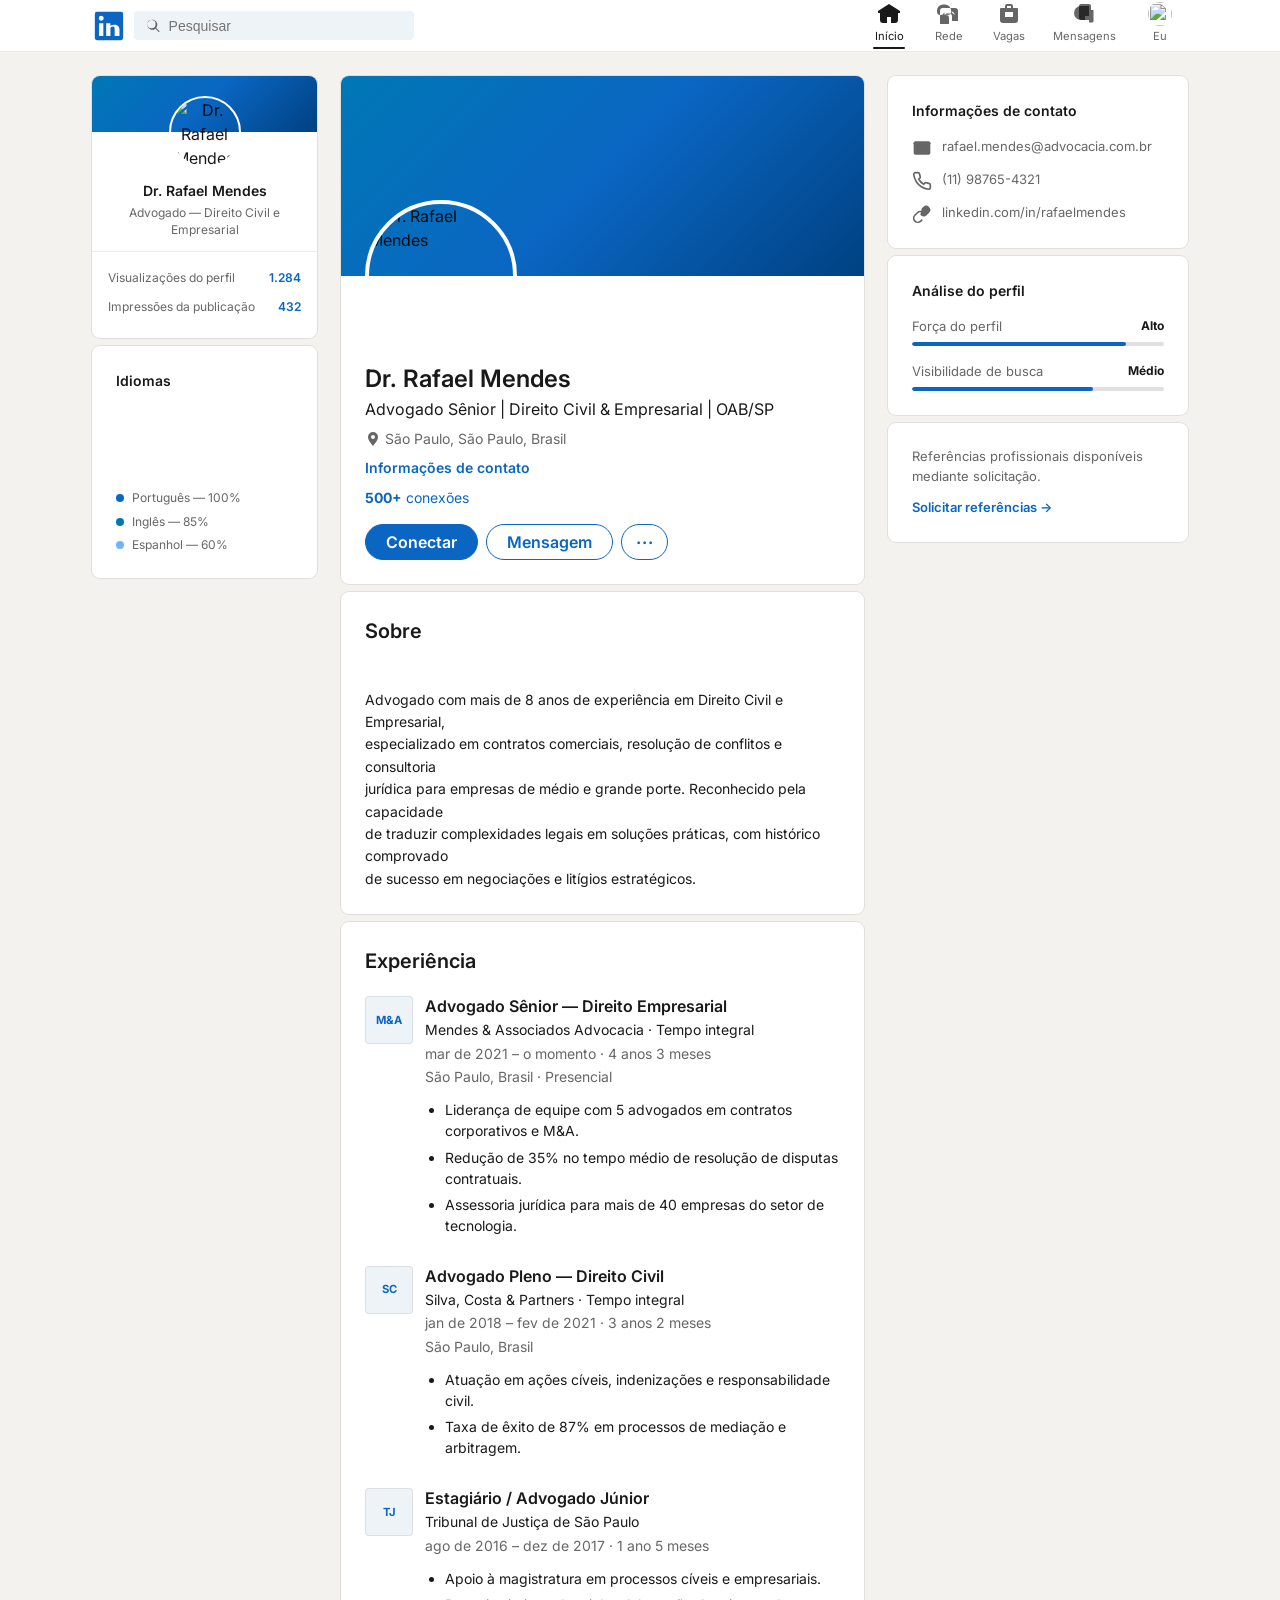
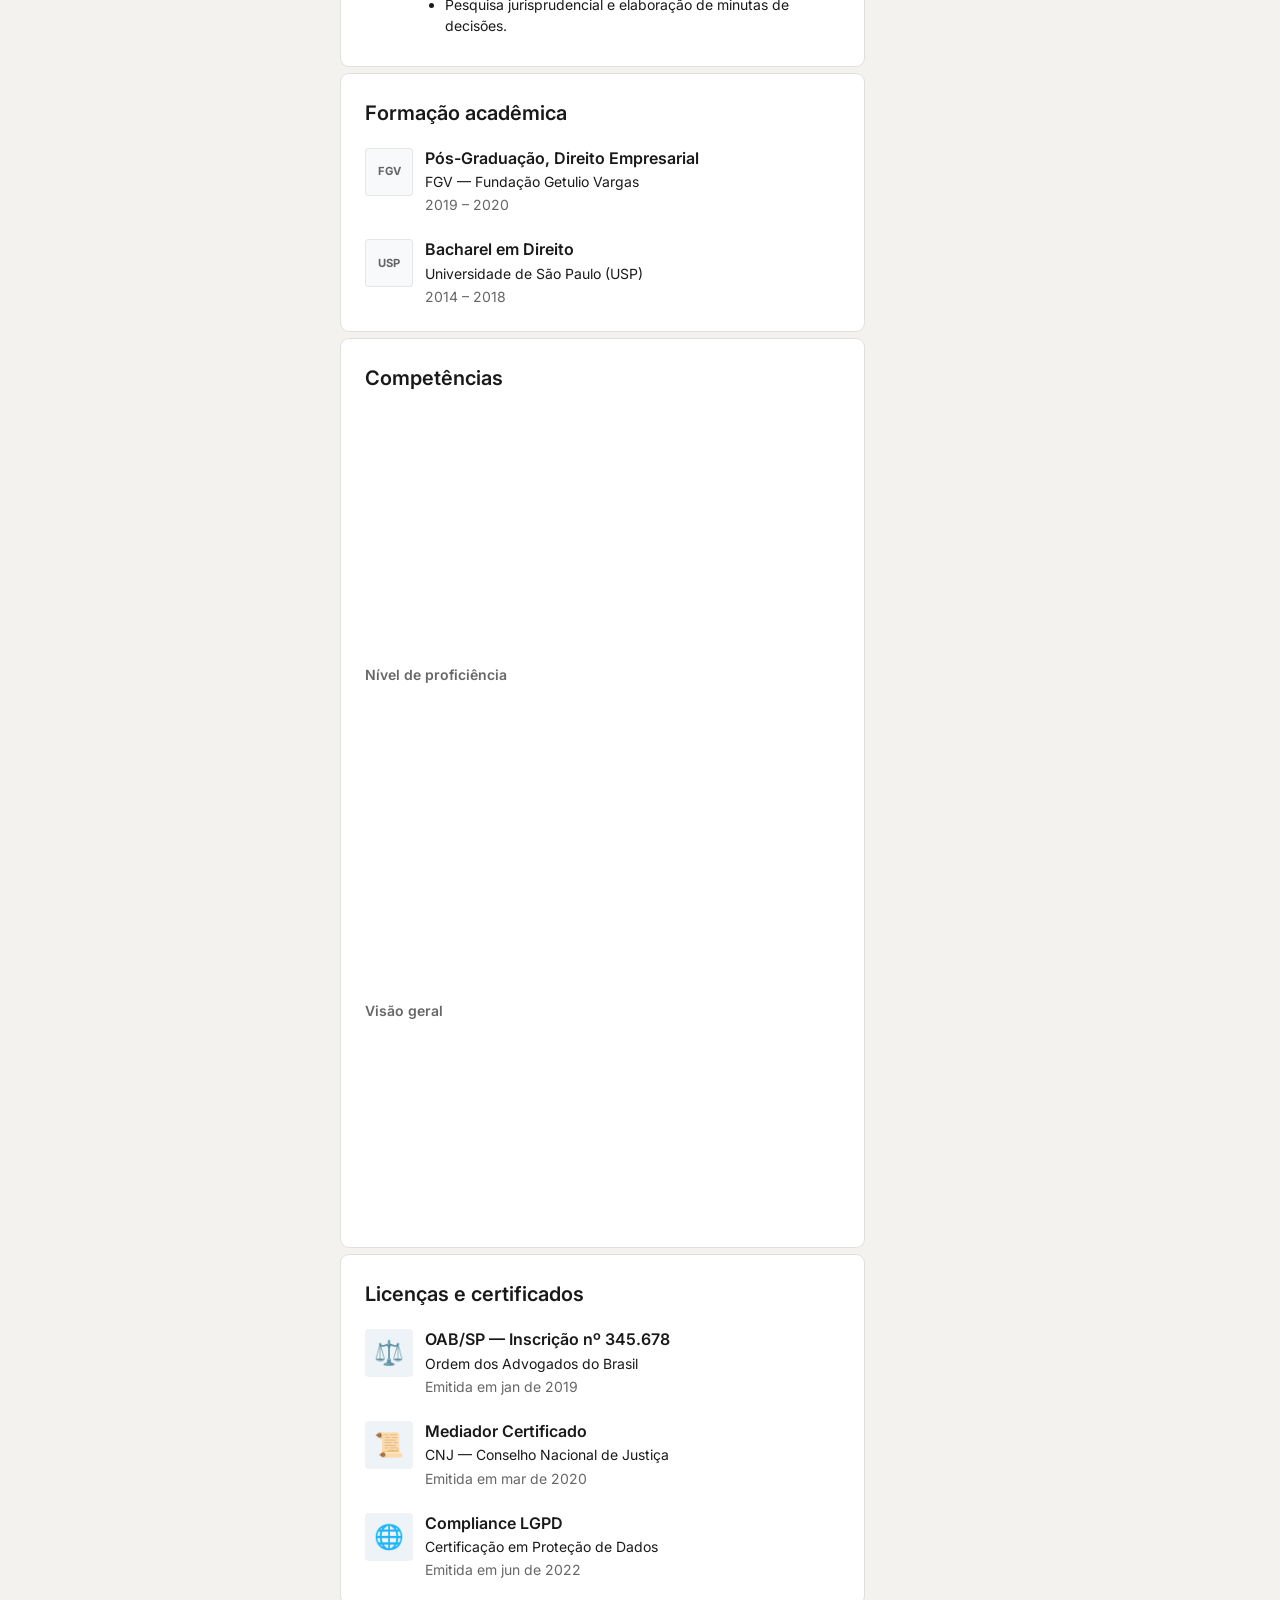
==== index.html @ fd63ad99 "first commit" ====
<!DOCTYPE html>
<html lang="pt-BR">
<head>
  <meta charset="UTF-8">
  <meta name="viewport" content="width=device-width, initial-scale=1.0">
  <title>Dr. Rafael Mendes | LinkedIn</title>
  <link rel="preconnect" href="https://fonts.googleapis.com">
  <link rel="preconnect" href="https://fonts.gstatic.com" crossorigin>
  <link href="https://fonts.googleapis.com/css2?family=Inter:wght@400;500;600;700&display=swap" rel="stylesheet">
  <link rel="stylesheet" href="styles.css">
</head>
<body>

  <!-- Navbar estilo LinkedIn -->
  <nav class="top-nav">
    <div class="nav-inner">
      <a href="#" class="nav-logo" aria-label="Início">
        <svg viewBox="0 0 24 24" width="34" height="34" fill="#0a66c2">
          <path d="M20.5 2h-17A1.5 1.5 0 002 3.5v17A1.5 1.5 0 003.5 22h17a1.5 1.5 0 001.5-1.5v-17A1.5 1.5 0 0020.5 2zM8 19H5v-9h3zM6.5 8.25A1.75 1.75 0 118.3 6.5a1.78 1.78 0 01-1.8 1.75zM19 19h-3v-4.74c0-1.42-.6-1.93-1.38-1.93A1.74 1.74 0 0013 14.19a.66.66 0 000 .14V19h-3v-9h3v1.76c.79-.45 1.84-.72 2.94-.72 1.88 0 3.45 1.1 3.45 3.56V19z"/>
        </svg>
      </a>
      <div class="nav-search">
        <svg viewBox="0 0 16 16" width="16" height="16" fill="#666"><path d="M14.56 13.44l-3.37-3.37a5.5 5.5 0 10-.88.88l3.37 3.37a.63.63 0 10.88-.88zM6 10.5A4.5 4.5 0 116 1.5a4.5 4.5 0 010 9z"/></svg>
        <input type="text" placeholder="Pesquisar" disabled>
      </div>
      <ul class="nav-links">
        <li class="active">
          <svg viewBox="0 0 24 24" width="24" height="24" fill="currentColor"><path d="M23 9v2h-2v7a3 3 0 01-3 3h-4v-6h-4v6H6a3 3 0 01-3-3v-7H1V9l11-7 11 7z"/></svg>
          <span>Início</span>
        </li>
        <li>
          <svg viewBox="0 0 24 24" width="24" height="24" fill="currentColor"><path d="M12 16v6H3v-6a3 3 0 013-3h3a3 3 0 013 3zm5.5-3A3.5 3.5 0 0014 9.5v-1a6 6 0 00-6-6H6a6 6 0 00-6 6v1a3.5 3.5 0 003.5 3.5 3.5 3.5 0 003.5-3.5 3.5 3.5 0 003.5 3.5 3.5 3.5 0 003.5-3.5zM21 9v10h-6v-4.5a3 3 0 00-3-3h-2a3 3 0 00-3 3V19H3V9a3 3 0 013-3h12a3 3 0 013 3z"/></svg>
          <span>Rede</span>
        </li>
        <li>
          <svg viewBox="0 0 24 24" width="24" height="24" fill="currentColor"><path d="M20 6h-4V4a2 2 0 00-2-2h-4a2 2 0 00-2 2v2H4a1 1 0 00-1 1v11a3 3 0 003 3h12a3 3 0 003-3V7a1 1 0 00-1-1zM10 4h4v2h-4V4zm6 11H8v-5h8v5z"/></svg>
          <span>Vagas</span>
        </li>
        <li>
          <svg viewBox="0 0 24 24" width="24" height="24" fill="currentColor"><path d="M16 4H8a7 7 0 000 14h4v-4h4V4z"/><path d="M20.5 8v11a1.5 1.5 0 01-1.5 1.5H16V8h4.5zM8 2h8a2 2 0 012 2v12a2 2 0 01-2 2H8a2 2 0 01-2-2V4a2 2 0 012-2z"/></svg>
          <span>Mensagens</span>
        </li>
        <li class="nav-me">
          <img src="https://api.dicebear.com/7.x/avataaars/svg?seed=RafaelMendes&backgroundColor=b6e3ff" alt="">
          <span>Eu</span>
        </li>
      </ul>
    </div>
  </nav>

  <!-- Layout principal -->
  <div class="layout">

    <!-- Coluna esquerda -->
    <aside class="col-left">
      <div class="card mini-profile">
        <div class="mini-banner"></div>
        <img class="mini-avatar" src="https://api.dicebear.com/7.x/avataaars/svg?seed=RafaelMendes&backgroundColor=b6e3ff" alt="Dr. Rafael Mendes">
        <h3>Dr. Rafael Mendes</h3>
        <p class="mini-headline">Advogado — Direito Civil e Empresarial</p>
        <hr>
        <div class="mini-stat">
          <span>Visualizações do perfil</span>
          <strong>1.284</strong>
        </div>
        <div class="mini-stat">
          <span>Impressões da publicação</span>
          <strong>432</strong>
        </div>
      </div>

      <div class="card">
        <h4 class="card-sm-title">Idiomas</h4>
        <canvas id="languagesChart" aria-label="Gráfico de idiomas"></canvas>
        <div class="donut-legend" id="languagesLegend"></div>
      </div>
    </aside>

    <!-- Coluna central -->
    <main class="col-center">

      <!-- Card de perfil -->
      <section class="card profile-hero">
        <div class="cover-photo"></div>
        <div class="profile-hero-body">
          <img class="hero-avatar" src="https://api.dicebear.com/7.x/avataaars/svg?seed=RafaelMendes&backgroundColor=b6e3ff" alt="Dr. Rafael Mendes">
          <div class="hero-info">
            <h1>Dr. Rafael Mendes</h1>
            <p class="headline">Advogado Sênior | Direito Civil & Empresarial | OAB/SP</p>
            <p class="location">
              <svg viewBox="0 0 16 16" width="16" height="16" fill="#666"><path d="M8 1a5 5 0 00-5 5c0 3.5 5 9 5 9s5-5.5 5-9a5 5 0 00-5-5zm0 7a2 2 0 110-4 2 2 0 010 4z"/></svg>
              São Paulo, São Paulo, Brasil
            </p>
            <a href="#" class="link-contact">Informações de contato</a>
            <p class="connections"><strong>500+</strong> conexões</p>
            <div class="hero-actions">
              <button class="btn btn-primary">Conectar</button>
              <button class="btn btn-outline">Mensagem</button>
              <button class="btn btn-outline btn-icon" aria-label="Mais opções">···</button>
            </div>
          </div>
        </div>
      </section>

      <!-- Sobre -->
      <section class="card">
        <h2 class="card-title">Sobre</h2>
        <p class="about-text">
          Advogado com mais de 8 anos de experiência em Direito Civil e Empresarial,
          especializado em contratos comerciais, resolução de conflitos e consultoria
          jurídica para empresas de médio e grande porte. Reconhecido pela capacidade
          de traduzir complexidades legais em soluções práticas, com histórico comprovado
          de sucesso em negociações e litígios estratégicos.
        </p>
      </section>

      <!-- Experiência -->
      <section class="card">
        <h2 class="card-title">Experiência</h2>

        <article class="timeline-item">
          <div class="company-logo">M&A</div>
          <div class="timeline-content">
            <h3>Advogado Sênior — Direito Empresarial</h3>
            <p class="company-name">Mendes & Associados Advocacia · Tempo integral</p>
            <p class="period">mar de 2021 – o momento · 4 anos 3 meses</p>
            <p class="location-sm">São Paulo, Brasil · Presencial</p>
            <ul>
              <li>Liderança de equipe com 5 advogados em contratos corporativos e M&A.</li>
              <li>Redução de 35% no tempo médio de resolução de disputas contratuais.</li>
              <li>Assessoria jurídica para mais de 40 empresas do setor de tecnologia.</li>
            </ul>
          </div>
        </article>

        <article class="timeline-item">
          <div class="company-logo">SC</div>
          <div class="timeline-content">
            <h3>Advogado Pleno — Direito Civil</h3>
            <p class="company-name">Silva, Costa & Partners · Tempo integral</p>
            <p class="period">jan de 2018 – fev de 2021 · 3 anos 2 meses</p>
            <p class="location-sm">São Paulo, Brasil</p>
            <ul>
              <li>Atuação em ações cíveis, indenizações e responsabilidade civil.</li>
              <li>Taxa de êxito de 87% em processos de mediação e arbitragem.</li>
            </ul>
          </div>
        </article>

        <article class="timeline-item">
          <div class="company-logo">TJ</div>
          <div class="timeline-content">
            <h3>Estagiário / Advogado Júnior</h3>
            <p class="company-name">Tribunal de Justiça de São Paulo</p>
            <p class="period">ago de 2016 – dez de 2017 · 1 ano 5 meses</p>
            <ul>
              <li>Apoio à magistratura em processos cíveis e empresariais.</li>
              <li>Pesquisa jurisprudencial e elaboração de minutas de decisões.</li>
            </ul>
          </div>
        </article>
      </section>

      <!-- Formação -->
      <section class="card">
        <h2 class="card-title">Formação acadêmica</h2>

        <article class="timeline-item">
          <div class="company-logo edu">FGV</div>
          <div class="timeline-content">
            <h3>Pós-Graduação, Direito Empresarial</h3>
            <p class="company-name">FGV — Fundação Getulio Vargas</p>
            <p class="period">2019 – 2020</p>
          </div>
        </article>

        <article class="timeline-item">
          <div class="company-logo edu">USP</div>
          <div class="timeline-content">
            <h3>Bacharel em Direito</h3>
            <p class="company-name">Universidade de São Paulo (USP)</p>
            <p class="period">2014 – 2018</p>
          </div>
        </article>
      </section>

      <!-- Competências -->
      <section class="card">
        <h2 class="card-title">Competências</h2>

        <div class="skill-pills" id="skillPills"></div>

        <div class="skills-chart-section">
          <h3 class="sub-title">Nível de proficiência</h3>
          <div class="skills-bars" id="skillsBars"></div>
        </div>

        <div class="radar-section">
          <h3 class="sub-title">Visão geral</h3>
          <div class="radar-container">
            <canvas id="skillsRadar" aria-label="Gráfico radar de competências"></canvas>
          </div>
        </div>
      </section>

      <!-- Licenças e certificados -->
      <section class="card">
        <h2 class="card-title">Licenças e certificados</h2>

        <article class="timeline-item cert">
          <div class="cert-badge">⚖️</div>
          <div class="timeline-content">
            <h3>OAB/SP — Inscrição nº 345.678</h3>
            <p class="company-name">Ordem dos Advogados do Brasil</p>
            <p class="period">Emitida em jan de 2019</p>
          </div>
        </article>

        <article class="timeline-item cert">
          <div class="cert-badge">📜</div>
          <div class="timeline-content">
            <h3>Mediador Certificado</h3>
            <p class="company-name">CNJ — Conselho Nacional de Justiça</p>
            <p class="period">Emitida em mar de 2020</p>
          </div>
        </article>

        <article class="timeline-item cert">
          <div class="cert-badge">🌐</div>
          <div class="timeline-content">
            <h3>Compliance LGPD</h3>
            <p class="company-name">Certificação em Proteção de Dados</p>
            <p class="period">Emitida em jun de 2022</p>
          </div>
        </article>
      </section>

    </main>

    <!-- Coluna direita -->
    <aside class="col-right">
      <div class="card">
        <h4 class="card-sm-title">Informações de contato</h4>
        <ul class="contact-list">
          <li>
            <svg viewBox="0 0 24 24" width="20" height="20" fill="#666"><path d="M4 4h16c1.1 0 2 .9 2 2v12c0 1.1-.9 2-2 2H4c-1.1 0-2-.9-2-2V6c0-1.1.9-2 2-2z"/><polyline points="22,6 12,13 2,6" fill="none" stroke="#666" stroke-width="2"/></svg>
            <span>rafael.mendes@advocacia.com.br</span>
          </li>
          <li>
            <svg viewBox="0 0 24 24" width="20" height="20" fill="#666"><path d="M22 16.92v3a2 2 0 01-2.18 2 19.79 19.79 0 01-8.63-3.07 19.5 19.5 0 01-6-6 19.79 19.79 0 01-3.07-8.67A2 2 0 014.11 2h3a2 2 0 012 1.72c.127.96.361 1.903.7 2.81a2 2 0 01-.45 2.11L8.09 9.91a16 16 0 006 6l1.27-1.27a2 2 0 012.11-.45c.907.339 1.85.573 2.81.7A2 2 0 0122 16.92z" fill="none" stroke="#666" stroke-width="2"/></svg>
            <span>(11) 98765-4321</span>
          </li>
          <li>
            <svg viewBox="0 0 24 24" width="20" height="20" fill="#666"><path d="M10 13a5 5 0 007.54.54l3-3a5 5 0 00-7.07-7.07l-1.72 1.71"/><path d="M14 11a5 5 0 00-7.54-.54l-3 3a5 5 0 007.07 7.07l1.71-1.71" fill="none" stroke="#666" stroke-width="2"/></svg>
            <span>linkedin.com/in/rafaelmendes</span>
          </li>
        </ul>
      </div>

      <div class="card">
        <h4 class="card-sm-title">Análise do perfil</h4>
        <div class="profile-stats">
          <div class="stat-row">
            <span>Força do perfil</span>
            <div class="stat-bar"><div class="stat-bar-fill" style="width: 85%"></div></div>
            <strong>Alto</strong>
          </div>
          <div class="stat-row">
            <span>Visibilidade de busca</span>
            <div class="stat-bar"><div class="stat-bar-fill" style="width: 72%"></div></div>
            <strong>Médio</strong>
          </div>
        </div>
      </div>

      <div class="card promo-card">
        <p>Referências profissionais disponíveis mediante solicitação.</p>
        <a href="#" class="link-promo">Solicitar referências →</a>
      </div>
    </aside>

  </div>

  <script src="https://cdn.jsdelivr.net/npm/chart.js@4.4.1/dist/chart.umd.min.js"></script>
  <script src="script.js"></script>
</body>
</html>
---- styles.css ----
/* ===== Reset & Variables ===== */
*, *::before, *::after {
  margin: 0;
  padding: 0;
  box-sizing: border-box;
}

:root {
  --linkedin-blue: #0a66c2;
  --linkedin-blue-hover: #004182;
  --linkedin-blue-light: #e8f4fc;
  --bg-page: #f3f2ef;
  --bg-card: #ffffff;
  --text-primary: rgba(0, 0, 0, 0.9);
  --text-secondary: rgba(0, 0, 0, 0.6);
  --text-muted: rgba(0, 0, 0, 0.45);
  --border: rgba(0, 0, 0, 0.08);
  --border-strong: rgba(0, 0, 0, 0.15);
  --cover-gradient: linear-gradient(135deg, #0077b5 0%, #0a66c2 50%, #004182 100%);
  --radius: 8px;
  --shadow-card: 0 0 0 1px var(--border);
}

html {
  scroll-behavior: smooth;
}

body {
  font-family: 'Inter', -apple-system, BlinkMacSystemFont, 'Segoe UI', Roboto, sans-serif;
  background: var(--bg-page);
  color: var(--text-primary);
  line-height: 1.5;
  min-height: 100vh;
  padding-top: 52px;
}

a {
  color: var(--linkedin-blue);
  text-decoration: none;
}

a:hover {
  text-decoration: underline;
}

/* ===== Top Navigation ===== */
.top-nav {
  position: fixed;
  top: 0;
  left: 0;
  right: 0;
  height: 52px;
  background: var(--bg-card);
  border-bottom: 1px solid var(--border);
  z-index: 100;
}

.nav-inner {
  max-width: 1128px;
  margin: 0 auto;
  height: 100%;
  display: flex;
  align-items: center;
  padding: 0 1rem;
  gap: 0.5rem;
}

.nav-logo {
  display: flex;
  flex-shrink: 0;
}

.nav-search {
  display: flex;
  align-items: center;
  gap: 0.5rem;
  background: #eef3f8;
  border-radius: 4px;
  padding: 0.4rem 0.75rem;
  flex: 0 1 280px;
}

.nav-search input {
  border: none;
  background: transparent;
  font-size: 0.875rem;
  width: 100%;
  outline: none;
  color: var(--text-primary);
}

.nav-links {
  display: flex;
  list-style: none;
  margin-left: auto;
  gap: 0.25rem;
}

.nav-links li {
  display: flex;
  flex-direction: column;
  align-items: center;
  padding: 0.35rem 0.75rem;
  font-size: 0.7rem;
  color: var(--text-secondary);
  cursor: pointer;
  border-radius: 4px;
  min-width: 56px;
}

.nav-links li:hover {
  color: var(--text-primary);
}

.nav-links li.active {
  color: var(--text-primary);
}

.nav-links li.active::after {
  content: '';
  display: block;
  width: 100%;
  height: 2px;
  background: var(--text-primary);
  margin-top: 2px;
  border-radius: 1px;
}

.nav-links li svg {
  margin-bottom: 2px;
}

.nav-me img {
  width: 24px;
  height: 24px;
  border-radius: 50%;
  margin-bottom: 2px;
}

/* ===== Layout ===== */
.layout {
  max-width: 1128px;
  margin: 1.5rem auto;
  padding: 0 1rem;
  display: grid;
  grid-template-columns: 225px minmax(0, 1fr) 300px;
  gap: 1.5rem;
  align-items: start;
}

.col-left,
.col-center,
.col-right {
  display: flex;
  flex-direction: column;
  gap: 0.5rem;
}

/* ===== Cards ===== */
.card {
  background: var(--bg-card);
  border-radius: var(--radius);
  box-shadow: var(--shadow-card);
  padding: 1.5rem;
}

.card-title {
  font-size: 1.25rem;
  font-weight: 600;
  color: var(--text-primary);
  margin-bottom: 1.25rem;
}

.card-sm-title {
  font-size: 0.875rem;
  font-weight: 600;
  color: var(--text-primary);
  margin-bottom: 1rem;
}

.sub-title {
  font-size: 0.875rem;
  font-weight: 600;
  color: var(--text-secondary);
  margin: 1.5rem 0 1rem;
}

/* ===== Mini Profile (left) ===== */
.mini-profile {
  padding: 0 0 1rem;
  text-align: center;
  overflow: hidden;
}

.mini-banner {
  height: 56px;
  background: var(--cover-gradient);
}

.mini-avatar {
  width: 72px;
  height: 72px;
  border-radius: 50%;
  border: 2px solid var(--bg-card);
  margin: -36px auto 0.75rem;
  display: block;
  object-fit: cover;
}

.mini-profile h3 {
  font-size: 0.875rem;
  font-weight: 600;
  padding: 0 1rem;
}

.mini-headline {
  font-size: 0.75rem;
  color: var(--text-secondary);
  padding: 0.25rem 1rem 0;
  line-height: 1.4;
}

.mini-profile hr {
  border: none;
  border-top: 1px solid var(--border);
  margin: 0.75rem 0;
}

.mini-stat {
  display: flex;
  justify-content: space-between;
  padding: 0.35rem 1rem;
  font-size: 0.75rem;
  color: var(--text-secondary);
}

.mini-stat strong {
  color: var(--linkedin-blue);
  font-weight: 600;
}

/* ===== Profile Hero ===== */
.profile-hero {
  padding: 0;
  overflow: hidden;
}

.cover-photo {
  height: 200px;
  background: var(--cover-gradient);
}

.profile-hero-body {
  padding: 0 1.5rem 1.5rem;
  position: relative;
}

.hero-avatar {
  width: 152px;
  height: 152px;
  border-radius: 50%;
  border: 4px solid var(--bg-card);
  object-fit: cover;
  margin-top: -76px;
  display: block;
}

.hero-info {
  margin-top: 0.75rem;
}

.hero-info h1 {
  font-size: 1.5rem;
  font-weight: 600;
  line-height: 1.25;
}

.headline {
  font-size: 1rem;
  color: var(--text-primary);
  margin-top: 0.25rem;
  line-height: 1.4;
}

.location {
  display: flex;
  align-items: center;
  gap: 0.25rem;
  font-size: 0.875rem;
  color: var(--text-secondary);
  margin-top: 0.5rem;
}

.link-contact {
  display: inline-block;
  font-size: 0.875rem;
  font-weight: 600;
  margin-top: 0.5rem;
}

.connections {
  font-size: 0.875rem;
  color: var(--linkedin-blue);
  margin-top: 0.5rem;
  cursor: pointer;
}

.connections:hover {
  text-decoration: underline;
}

.hero-actions {
  display: flex;
  gap: 0.5rem;
  margin-top: 1rem;
  flex-wrap: wrap;
}

.btn {
  font-family: inherit;
  font-size: 1rem;
  font-weight: 600;
  padding: 0.4rem 1.25rem;
  border-radius: 24px;
  cursor: pointer;
  border: 1.5px solid transparent;
  transition: background 0.15s, border-color 0.15s;
}

.btn-primary {
  background: var(--linkedin-blue);
  color: #fff;
  border-color: var(--linkedin-blue);
}

.btn-primary:hover {
  background: var(--linkedin-blue-hover);
  border-color: var(--linkedin-blue-hover);
}

.btn-outline {
  background: transparent;
  color: var(--linkedin-blue);
  border-color: var(--linkedin-blue);
}

.btn-outline:hover {
  background: var(--linkedin-blue-light);
  border-color: var(--linkedin-blue);
}

.btn-icon {
  padding: 0.4rem 0.85rem;
  font-size: 1.1rem;
  letter-spacing: 1px;
}

/* ===== About ===== */
.about-text {
  font-size: 0.875rem;
  color: var(--text-primary);
  line-height: 1.6;
  white-space: pre-line;
}

/* ===== Timeline (Experience / Education) ===== */
.timeline-item {
  display: flex;
  gap: 0.75rem;
  padding-bottom: 1.5rem;
}

.timeline-item:last-child {
  padding-bottom: 0;
}

.company-logo {
  flex-shrink: 0;
  width: 48px;
  height: 48px;
  border-radius: 4px;
  background: #eef3f8;
  display: flex;
  align-items: center;
  justify-content: center;
  font-size: 0.7rem;
  font-weight: 700;
  color: var(--linkedin-blue);
  border: 1px solid var(--border);
}

.company-logo.edu {
  background: #f8f9fa;
  color: var(--text-secondary);
}

.timeline-content h3 {
  font-size: 1rem;
  font-weight: 600;
  line-height: 1.3;
}

.company-name {
  font-size: 0.875rem;
  color: var(--text-primary);
  margin-top: 0.15rem;
}

.period {
  font-size: 0.875rem;
  color: var(--text-secondary);
  margin-top: 0.15rem;
}

.location-sm {
  font-size: 0.875rem;
  color: var(--text-secondary);
  margin-top: 0.15rem;
}

.timeline-content ul {
  margin-top: 0.75rem;
  padding-left: 1.25rem;
}

.timeline-content li {
  font-size: 0.875rem;
  color: var(--text-primary);
  margin-bottom: 0.35rem;
  line-height: 1.5;
}

/* ===== Certifications ===== */
.cert-badge {
  flex-shrink: 0;
  width: 48px;
  height: 48px;
  display: flex;
  align-items: center;
  justify-content: center;
  font-size: 1.5rem;
  background: #eef3f8;
  border-radius: 4px;
}

/* ===== Skills ===== */
.skill-pills {
  display: flex;
  flex-wrap: wrap;
  gap: 0.5rem;
}

.skill-pill {
  display: inline-flex;
  align-items: center;
  gap: 0.5rem;
  padding: 0.5rem 1rem;
  background: var(--bg-page);
  border: 1px solid var(--border-strong);
  border-radius: 24px;
  font-size: 0.875rem;
  font-weight: 600;
  color: var(--text-primary);
  transition: background 0.15s;
}

.skill-pill:hover {
  background: var(--linkedin-blue-light);
  border-color: var(--linkedin-blue);
}

.skill-pill .endorsements {
  font-weight: 400;
  color: var(--text-secondary);
  font-size: 0.8rem;
}

.skill-item {
  margin-bottom: 1rem;
}

.skill-header {
  display: flex;
  justify-content: space-between;
  align-items: baseline;
  margin-bottom: 0.35rem;
}

.skill-name {
  font-size: 0.875rem;
  font-weight: 500;
  color: var(--text-primary);
}

.skill-level {
  font-size: 0.75rem;
  font-weight: 600;
  color: var(--linkedin-blue);
}

.skill-bar {
  height: 6px;
  background: #e0e0e0;
  border-radius: 3px;
  overflow: hidden;
}

.skill-bar-fill {
  height: 100%;
  border-radius: 3px;
  background: var(--linkedin-blue);
  width: 0;
  transition: width 1.2s cubic-bezier(0.22, 1, 0.36, 1);
}

.radar-container {
  max-width: 360px;
  margin: 0 auto;
}

#skillsRadar {
  width: 100% !important;
}

/* ===== Donut Chart ===== */
#languagesChart {
  max-width: 140px;
  max-height: 140px;
  margin: 0 auto;
  display: block;
}

.donut-legend {
  display: flex;
  flex-direction: column;
  gap: 0.35rem;
  margin-top: 0.75rem;
}

.legend-item {
  display: flex;
  align-items: center;
  gap: 0.5rem;
  font-size: 0.75rem;
  color: var(--text-secondary);
}

.legend-dot {
  width: 8px;
  height: 8px;
  border-radius: 50%;
  flex-shrink: 0;
}

/* ===== Right Column ===== */
.contact-list {
  list-style: none;
  display: flex;
  flex-direction: column;
  gap: 0.75rem;
}

.contact-list li {
  display: flex;
  align-items: flex-start;
  gap: 0.65rem;
  font-size: 0.8125rem;
  color: var(--text-secondary);
  word-break: break-word;
}

.contact-list li svg {
  flex-shrink: 0;
  margin-top: 1px;
}

.profile-stats {
  display: flex;
  flex-direction: column;
  gap: 1rem;
}

.stat-row {
  display: grid;
  grid-template-columns: 1fr auto;
  grid-template-rows: auto auto;
  gap: 0.35rem 0.5rem;
  font-size: 0.8125rem;
}

.stat-row span:first-child {
  color: var(--text-secondary);
  grid-column: 1;
}

.stat-row strong {
  color: var(--text-primary);
  font-size: 0.75rem;
  grid-column: 2;
  grid-row: 1;
}

.stat-bar {
  grid-column: 1 / -1;
  height: 4px;
  background: #e0e0e0;
  border-radius: 2px;
  overflow: hidden;
}

.stat-bar-fill {
  height: 100%;
  background: var(--linkedin-blue);
  border-radius: 2px;
}

.promo-card p {
  font-size: 0.8125rem;
  color: var(--text-secondary);
  line-height: 1.5;
}

.link-promo {
  display: inline-block;
  font-size: 0.8125rem;
  font-weight: 600;
  margin-top: 0.75rem;
}

/* ===== Animations ===== */
.fade-in {
  opacity: 0;
  transform: translateY(8px);
  transition: opacity 0.5s ease, transform 0.5s ease;
}

.fade-in.visible {
  opacity: 1;
  transform: translateY(0);
}

/* ===== Responsive ===== */
@media (max-width: 992px) {
  .layout {
    grid-template-columns: 225px 1fr;
  }

  .col-right {
    display: none;
  }
}

@media (max-width: 768px) {
  body {
    padding-top: 52px;
  }

  .nav-search {
    display: none;
  }

  .nav-links li span {
    display: none;
  }

  .nav-links li {
    min-width: auto;
    padding: 0.5rem;
  }

  .layout {
    grid-template-columns: 1fr;
    margin-top: 0.5rem;
  }

  .col-left {
    display: none;
  }

  .cover-photo {
    height: 120px;
  }

  .hero-avatar {
    width: 104px;
    height: 104px;
    margin-top: -52px;
  }

  .hero-info h1 {
    font-size: 1.25rem;
  }

  .card {
    padding: 1rem;
    border-radius: 0;
  }

  .layout {
    padding: 0;
    gap: 0.5rem;
  }
}

@media print {
  .top-nav,
  .col-left,
  .col-right,
  .hero-actions {
    display: none;
  }

  body {
    padding-top: 0;
    background: white;
  }

  .skill-bar-fill {
    width: var(--target-width) !important;
  }
}
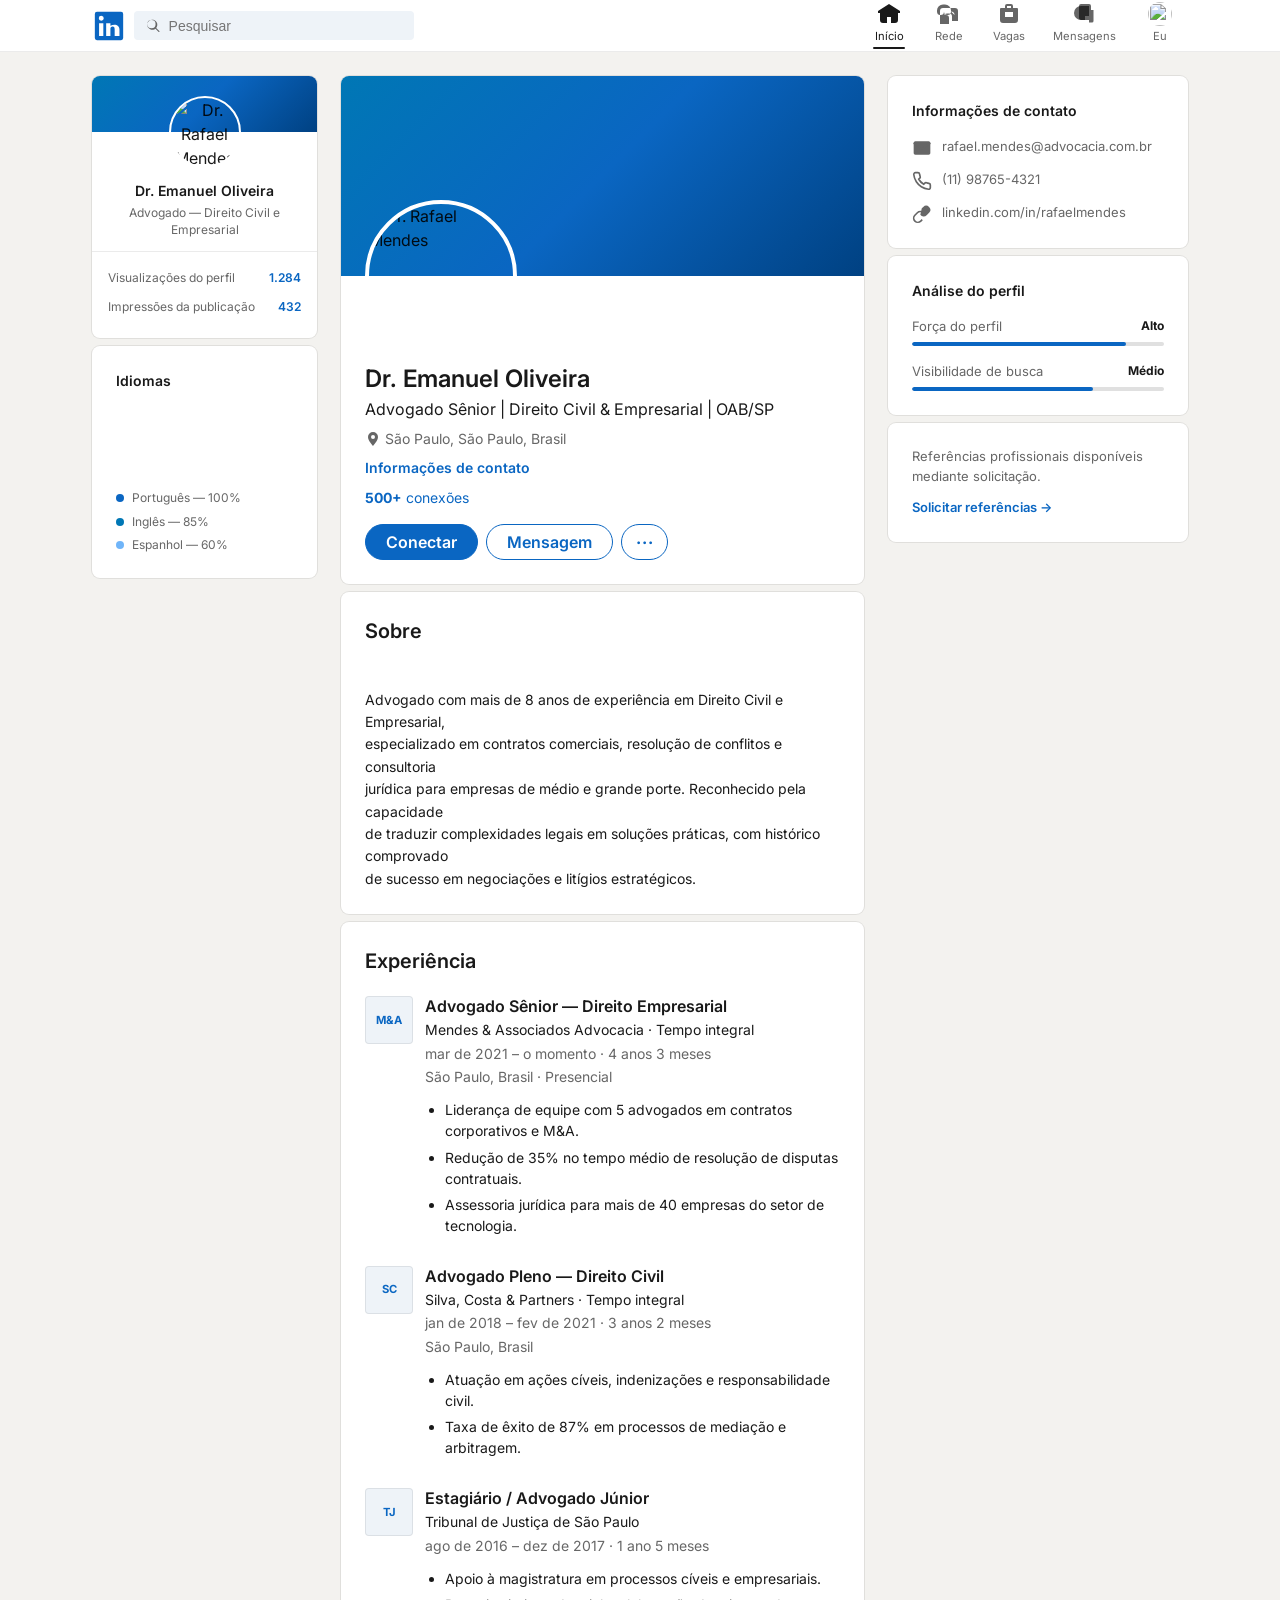
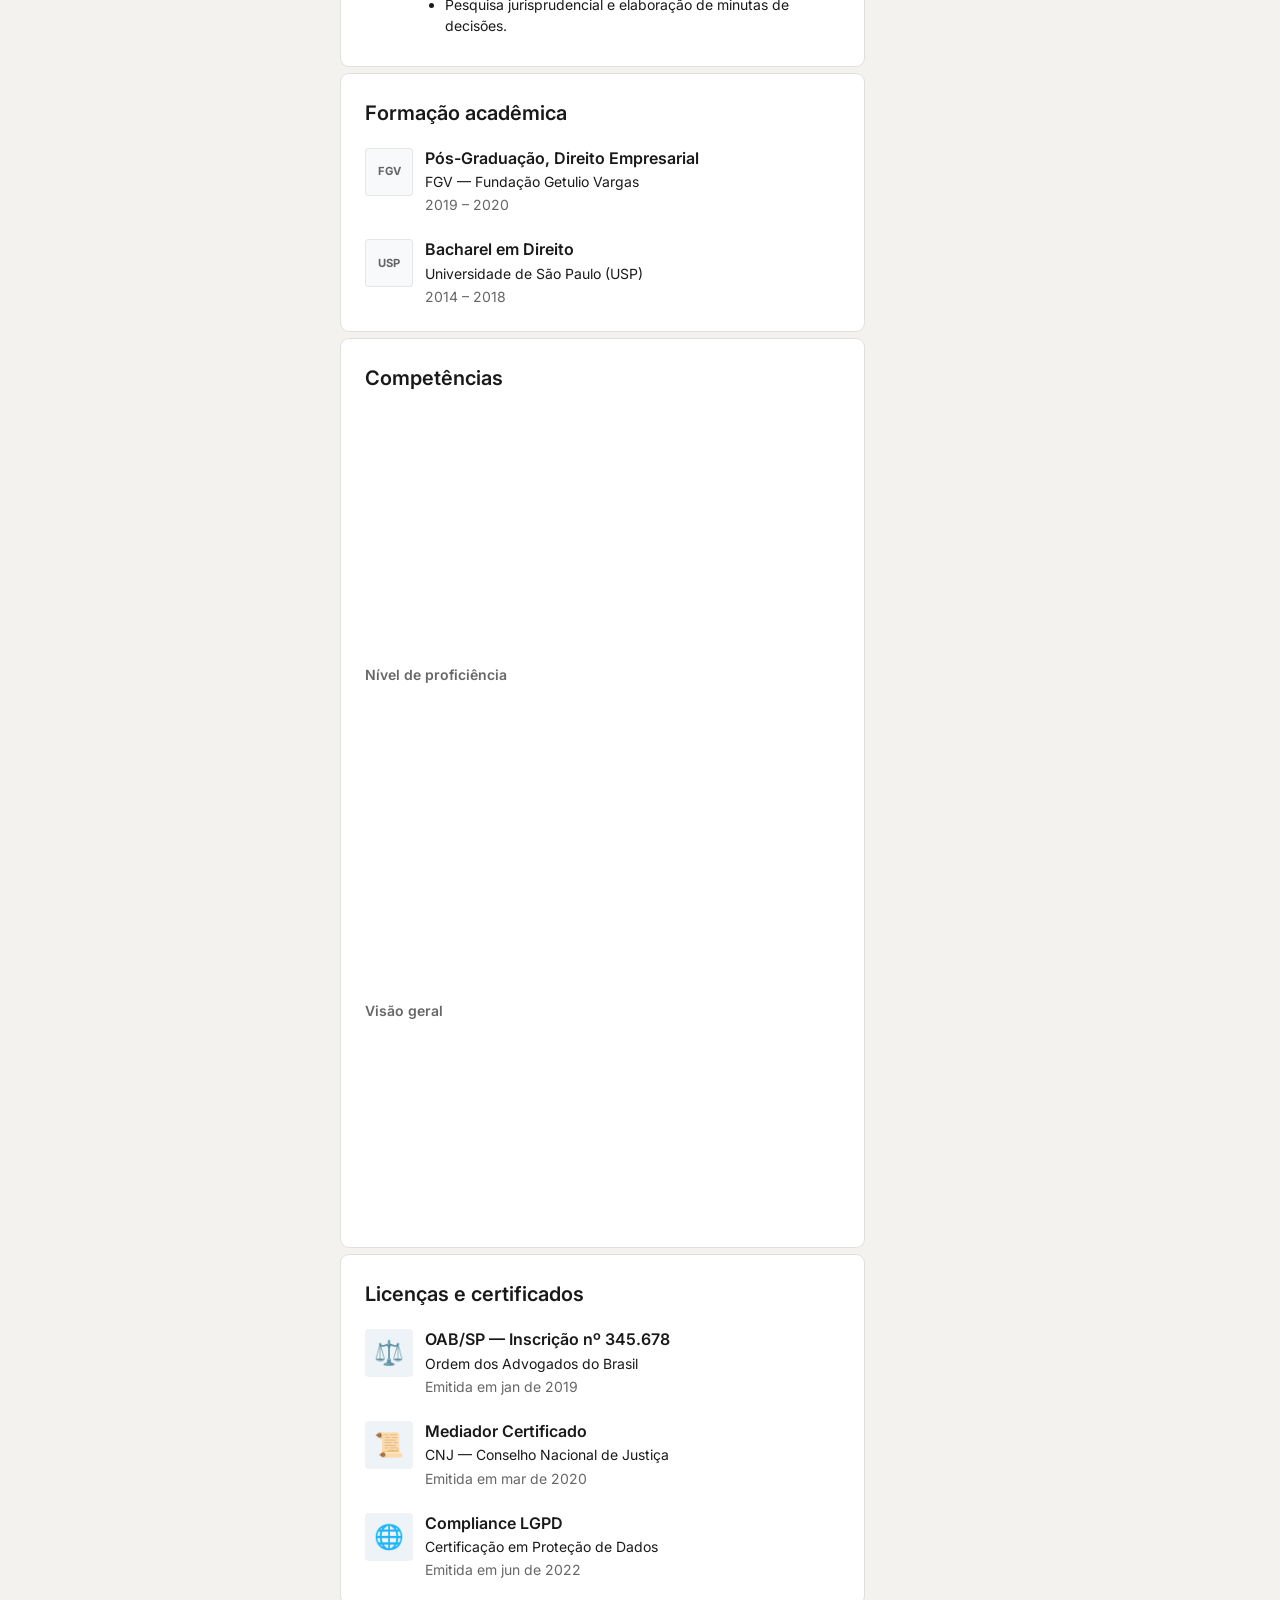
==== commit efd10153: "mudança de nome" ====
--- a/index.html
+++ b/index.html
@@ -56,7 +56,7 @@
       <div class="card mini-profile">
         <div class="mini-banner"></div>
         <img class="mini-avatar" src="https://api.dicebear.com/7.x/avataaars/svg?seed=RafaelMendes&backgroundColor=b6e3ff" alt="Dr. Rafael Mendes">
-        <h3>Dr. Rafael Mendes</h3>
+        <h3>Dr. Emanuel Oliveira</h3>
         <p class="mini-headline">Advogado — Direito Civil e Empresarial</p>
         <hr>
         <div class="mini-stat">
@@ -85,7 +85,7 @@
         <div class="profile-hero-body">
           <img class="hero-avatar" src="https://api.dicebear.com/7.x/avataaars/svg?seed=RafaelMendes&backgroundColor=b6e3ff" alt="Dr. Rafael Mendes">
           <div class="hero-info">
-            <h1>Dr. Rafael Mendes</h1>
+            <h1>Dr. Emanuel Oliveira</h1>
             <p class="headline">Advogado Sênior | Direito Civil & Empresarial | OAB/SP</p>
             <p class="location">
               <svg viewBox="0 0 16 16" width="16" height="16" fill="#666"><path d="M8 1a5 5 0 00-5 5c0 3.5 5 9 5 9s5-5.5 5-9a5 5 0 00-5-5zm0 7a2 2 0 110-4 2 2 0 010 4z"/></svg>
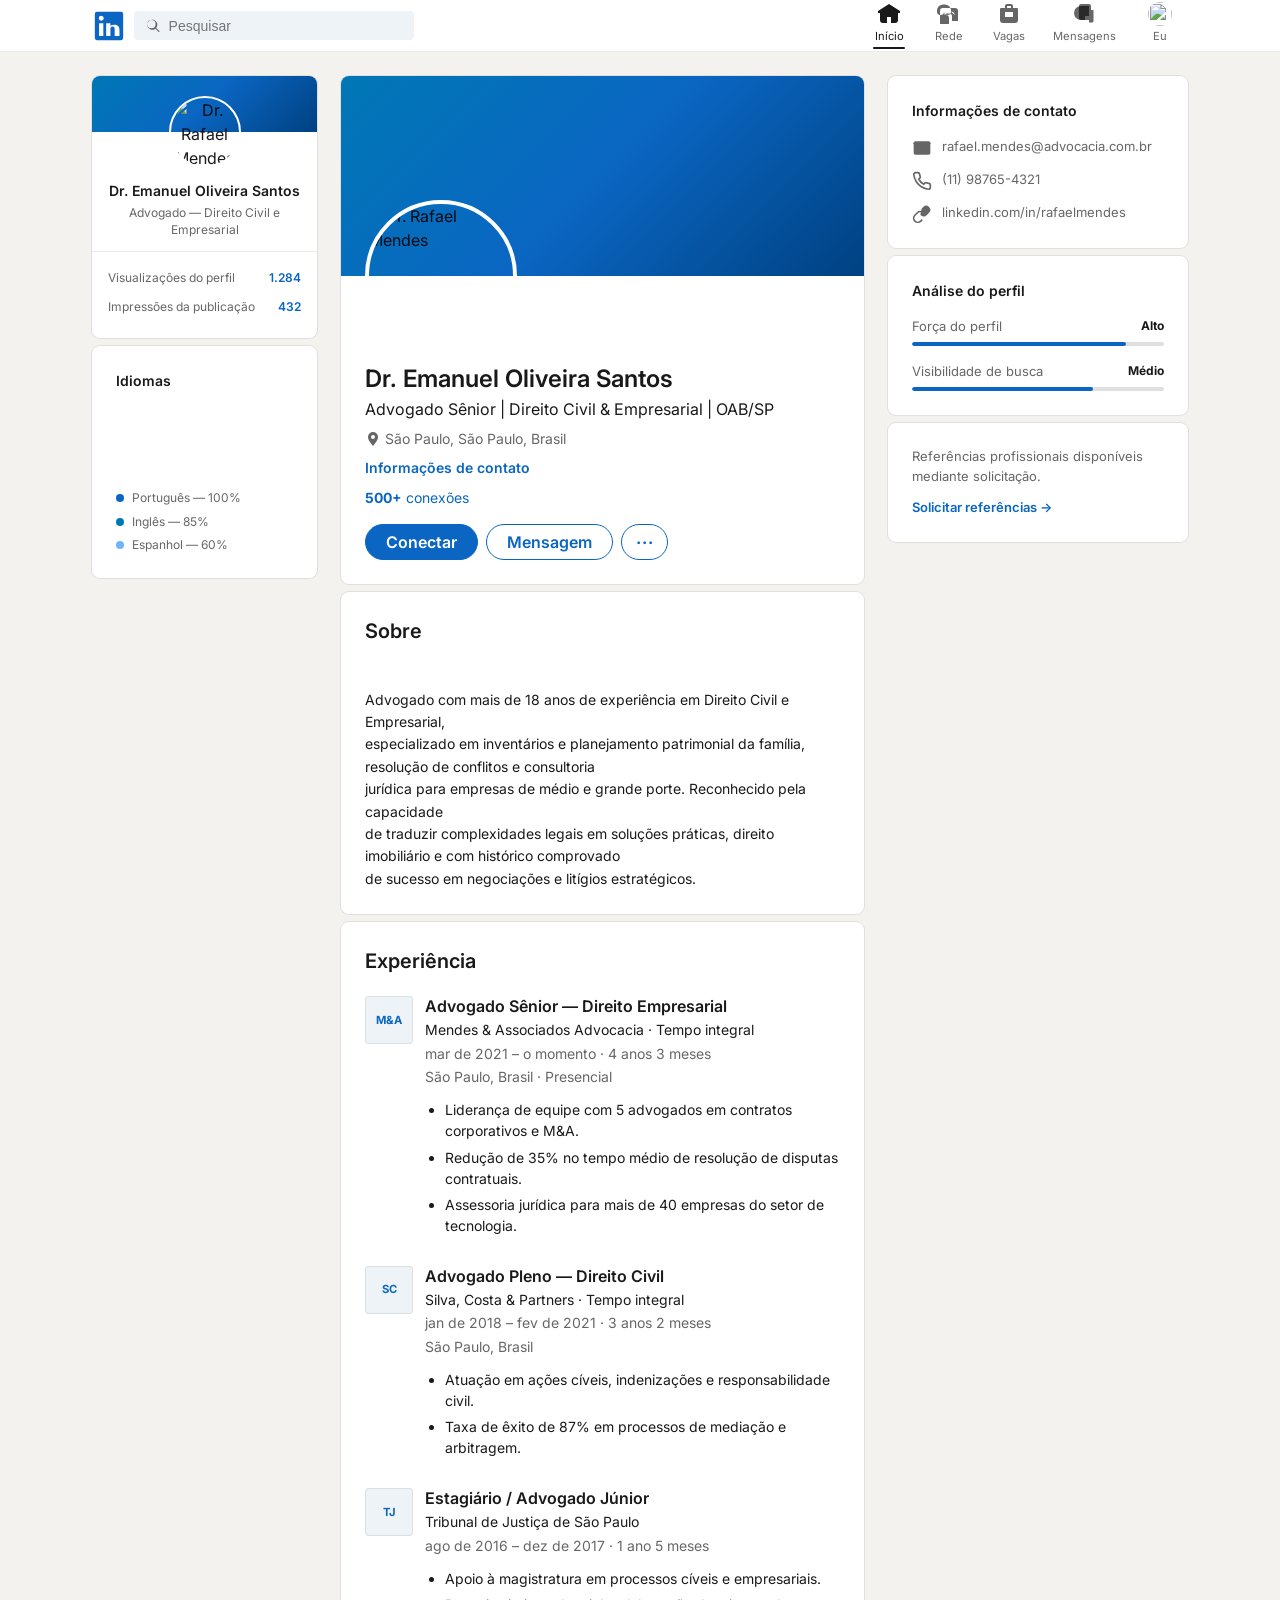
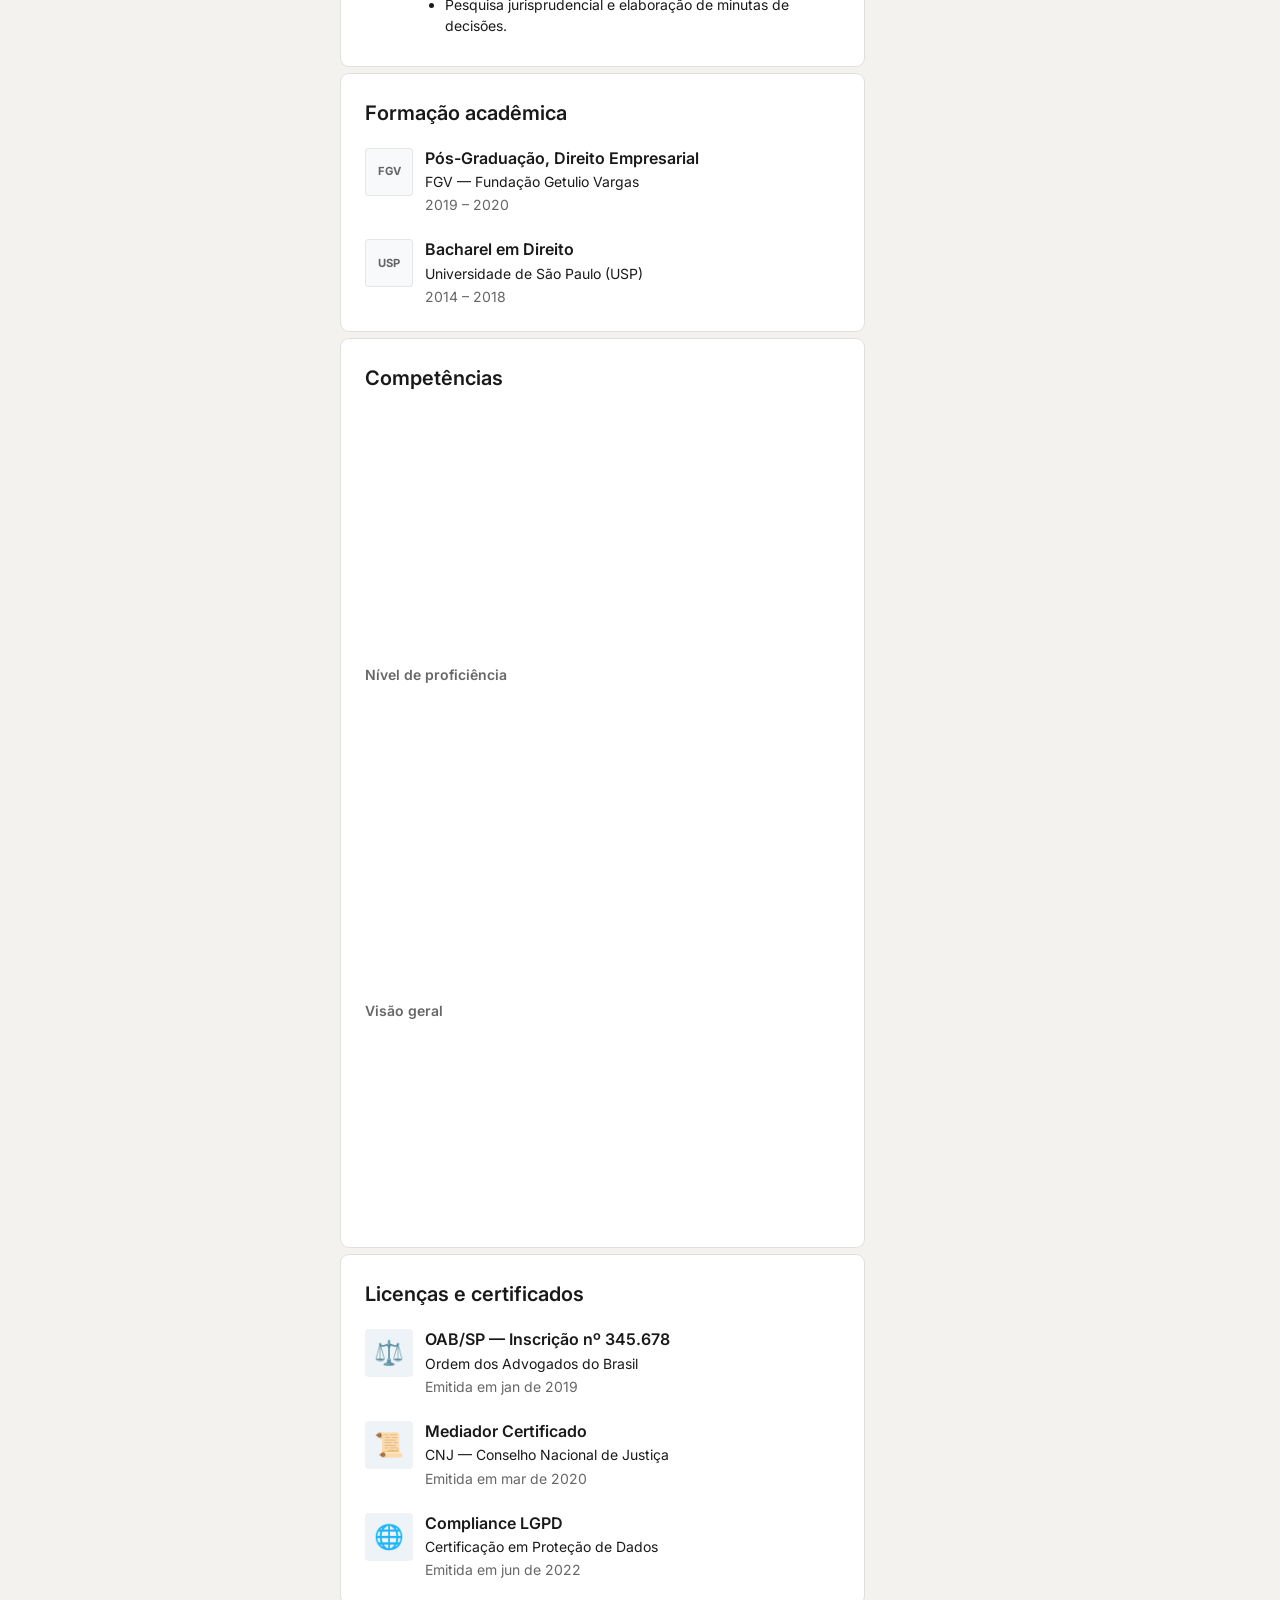
==== commit d9b14fed: "segunda alteração" ====
--- a/index.html
+++ b/index.html
@@ -3,7 +3,7 @@
 <head>
   <meta charset="UTF-8">
   <meta name="viewport" content="width=device-width, initial-scale=1.0">
-  <title>Dr. Rafael Mendes | LinkedIn</title>
+  <title>Dr. Emanuel Oliveira Santos | LinkedIn</title>
   <link rel="preconnect" href="https://fonts.googleapis.com">
   <link rel="preconnect" href="https://fonts.gstatic.com" crossorigin>
   <link href="https://fonts.googleapis.com/css2?family=Inter:wght@400;500;600;700&display=swap" rel="stylesheet">
@@ -56,7 +56,7 @@
       <div class="card mini-profile">
         <div class="mini-banner"></div>
         <img class="mini-avatar" src="https://api.dicebear.com/7.x/avataaars/svg?seed=RafaelMendes&backgroundColor=b6e3ff" alt="Dr. Rafael Mendes">
-        <h3>Dr. Emanuel Oliveira</h3>
+        <h3>Dr. Emanuel Oliveira Santos</h3>
         <p class="mini-headline">Advogado — Direito Civil e Empresarial</p>
         <hr>
         <div class="mini-stat">
@@ -85,7 +85,7 @@
         <div class="profile-hero-body">
           <img class="hero-avatar" src="https://api.dicebear.com/7.x/avataaars/svg?seed=RafaelMendes&backgroundColor=b6e3ff" alt="Dr. Rafael Mendes">
           <div class="hero-info">
-            <h1>Dr. Emanuel Oliveira</h1>
+            <h1>Dr. Emanuel Oliveira Santos</h1>
             <p class="headline">Advogado Sênior | Direito Civil & Empresarial | OAB/SP</p>
             <p class="location">
               <svg viewBox="0 0 16 16" width="16" height="16" fill="#666"><path d="M8 1a5 5 0 00-5 5c0 3.5 5 9 5 9s5-5.5 5-9a5 5 0 00-5-5zm0 7a2 2 0 110-4 2 2 0 010 4z"/></svg>
@@ -106,10 +106,10 @@
       <section class="card">
         <h2 class="card-title">Sobre</h2>
         <p class="about-text">
-          Advogado com mais de 8 anos de experiência em Direito Civil e Empresarial,
-          especializado em contratos comerciais, resolução de conflitos e consultoria
+          Advogado com mais de 18 anos de experiência em Direito Civil e Empresarial,
+          especializado em inventários e planejamento patrimonial da família, resolução de conflitos e consultoria
           jurídica para empresas de médio e grande porte. Reconhecido pela capacidade
-          de traduzir complexidades legais em soluções práticas, com histórico comprovado
+          de traduzir complexidades legais em soluções práticas, direito imobiliário e com histórico comprovado
           de sucesso em negociações e litígios estratégicos.
         </p>
       </section>
